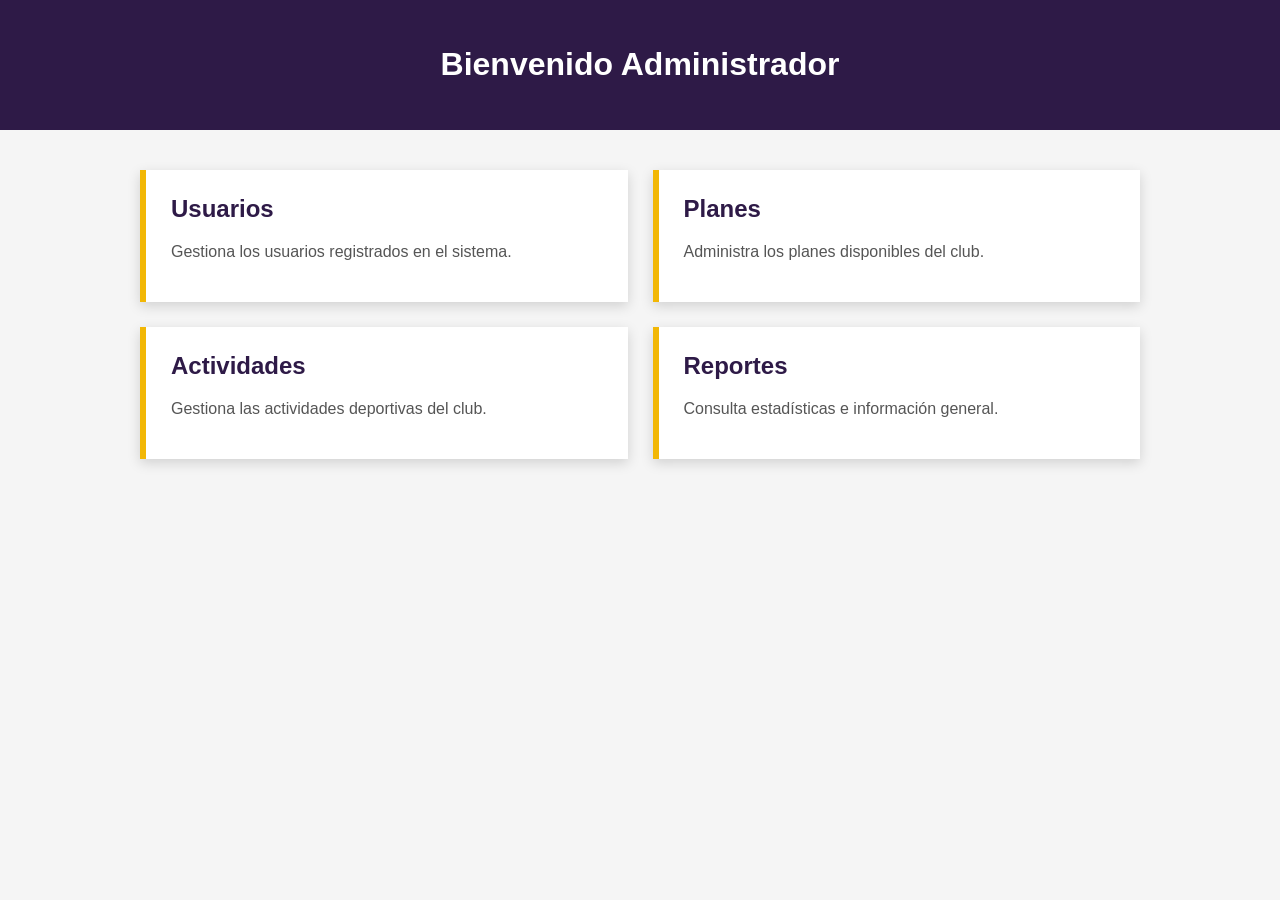
==== dashboard_admin.html @ fcf83329 "Mejoras visuales" ====
<!DOCTYPE html>
<html lang="es">

<head>

    <meta charset="UTF-8">

    <meta
        name="viewport"
        content="width=device-width, initial-scale=1.0">

    <title>
        Dashboard Administrador
    </title>

    <link
        rel="stylesheet"
        href="./css/style_dashboard.css">

</head>

<body>

    <header class="dashboard-header">

        <h1>
            Bienvenido Administrador
        </h1>

    </header>

    <main class="dashboard-contenido">

        <div class="dashboard-card">

            <h2>
                Usuarios
            </h2>

            <p>
                Gestiona los usuarios registrados en el sistema.
            </p>

        </div>

        <div class="dashboard-card">

            <h2>
                Planes
            </h2>

            <p>
                Administra los planes disponibles del club.
            </p>

        </div>

        <div class="dashboard-card">

            <h2>
                Actividades
            </h2>

            <p>
                Gestiona las actividades deportivas del club.
            </p>

        </div>

        <div class="dashboard-card">

            <h2>
                Reportes
            </h2>

            <p>
                Consulta estadísticas e información general.
            </p>

        </div>

    </main>

</body>

</html>
---- css/style_dashboard.css ----
body{

    margin:0;

    font-family:Arial, sans-serif;

    background:#f5f5f5;

}

.dashboard-header{

    background:#2E1A47;

    color:white;

    padding:25px;

    text-align:center;

}

.dashboard-contenido{

    max-width:1000px;

    margin:40px auto;

    display:grid;

    grid-template-columns:1fr 1fr;

    gap:25px;

    padding:0 20px;

}

.dashboard-card{

    background:white;

    padding:25px;

    border-left:6px solid #F2B705;

    box-shadow:0 4px 12px rgba(0,0,0,0.15);

    transition:0.3s;

}

.dashboard-card h2{

    color:#2E1A47;

    margin-top:0;

}

.dashboard-card p{

    color:#555;

}

.dashboard-card:hover{

    transform:translateY(-5px);

}
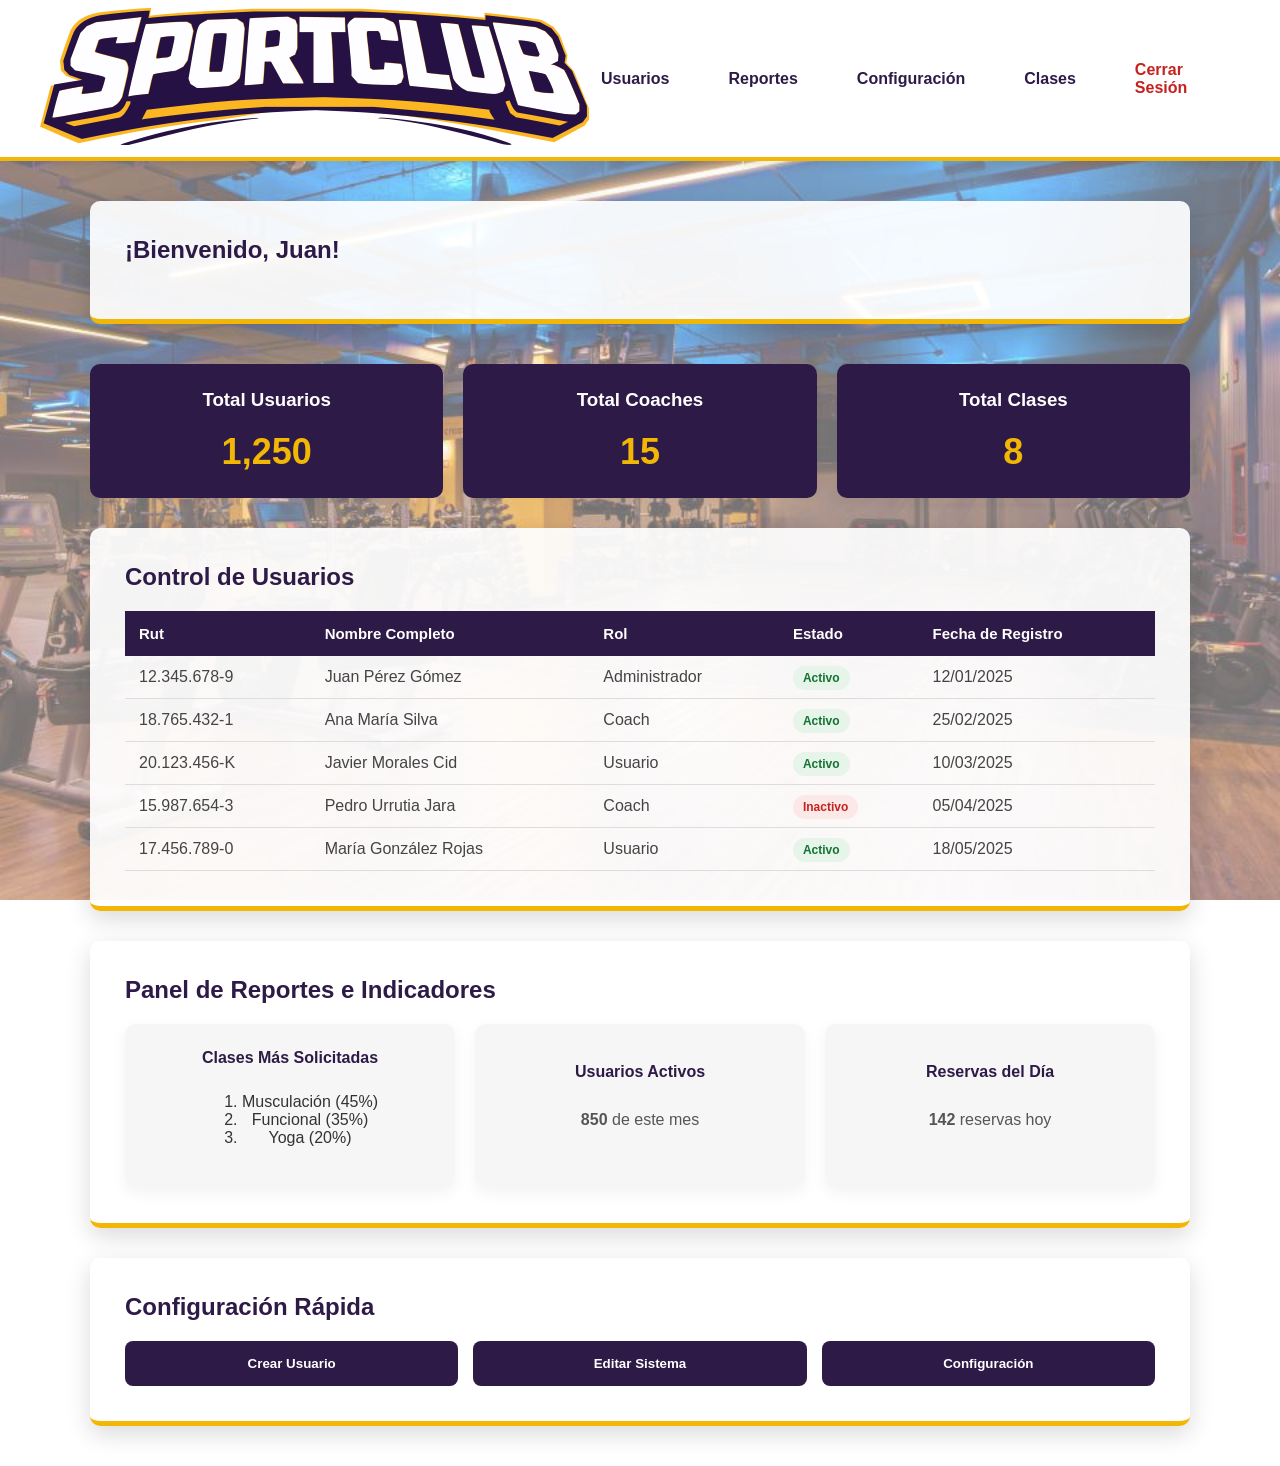
==== commit f73f4f33: "Conexión de todo" ====
--- a/dashboard_admin.html
+++ b/dashboard_admin.html
@@ -1,86 +1,132 @@
 <!DOCTYPE html>
 <html lang="es">
-
 <head>
-
     <meta charset="UTF-8">
-
-    <meta
-        name="viewport"
-        content="width=device-width, initial-scale=1.0">
-
-    <title>
-        Dashboard Administrador
-    </title>
-
-    <link
-        rel="stylesheet"
-        href="./css/style_dashboard.css">
-
+    <meta name="viewport" content="width=device-width, initial-scale=1.0">
+    <title>Dashboard Administrador - Club Deportivo</title>
+    <link rel="stylesheet" href="./css/style_dashboard.css">
 </head>
-
 <body>
 
-    <header class="dashboard-header">
-
-        <h1>
-            Bienvenido Administrador
-        </h1>
-
-    </header>
+        <header class="dashboard-header">
+            <div class="logo">
+                <img src="./img/logo.png" alt="Logo SportClub">
+            </div>
+            <nav class="dashboard-nav">
+                <a href="#">Usuarios</a>
+                <a href="#">Reportes</a>
+                <a href="#">Configuración</a>
+                <a href="#">Clases</a>
+                <a href="Login.html" style="color: #c5221f;">Cerrar Sesión</a>
+            </nav>
+        </header>
 
     <main class="dashboard-contenido">
 
-        <div class="dashboard-card">
+        <section class="dashboard-card">
+            <h2>¡Bienvenido, Juan!</h2>
+        </section>
 
-            <h2>
-                Usuarios
-            </h2>
+        <section class="clases-grid">
+            <div class="clase-card resumen-card">
+                <h3>Total Usuarios</h3>
+                <p class="numero-destacado">1,250</p>
+            </div>
+            <div class="clase-card resumen-card">
+                <h3>Total Coaches</h3>
+                <p class="numero-destacado">15</p>
+            </div>
+            <div class="clase-card resumen-card">
+                <h3>Total Clases</h3>
+                <p class="numero-destacado">8</p>
+            </div>
+        </section>
 
-            <p>
-                Gestiona los usuarios registrados en el sistema.
-            </p>
+        <section class="dashboard-card">
+            <h2>Control de Usuarios</h2>
+            <div class="tabla-contenedor">
+                <table class="dashboard-tabla">
+                    <thead>
+                        <tr>
+                            <th>Rut</th>
+                            <th>Nombre Completo</th>
+                            <th>Rol</th>
+                            <th>Estado</th>
+                            <th>Fecha de Registro</th>
+                        </tr>
+                    </thead>
+                    <tbody>
+                        <tr>
+                            <td>12.345.678-9</td>
+                            <td>Juan Pérez Gómez</td>
+                            <td>Administrador</td>
+                            <td><span class="estado activo">Activo</span></td>
+                            <td>12/01/2025</td>
+                        </tr>
+                        <tr>
+                            <td>18.765.432-1</td>
+                            <td>Ana María Silva</td>
+                            <td>Coach</td>
+                            <td><span class="estado activo">Activo</span></td>
+                            <td>25/02/2025</td>
+                        </tr>
+                        <tr>
+                            <td>20.123.456-K</td>
+                            <td>Javier Morales Cid</td>
+                            <td>Usuario</td>
+                            <td><span class="estado activo">Activo</span></td>
+                            <td>10/03/2025</td>
+                        </tr>
+                        <tr>
+                            <td>15.987.654-3</td>
+                            <td>Pedro Urrutia Jara</td>
+                            <td>Coach</td>
+                            <td><span class="estado inactivo">Inactivo</span></td>
+                            <td>05/04/2025</td>
+                        </tr>
+                        <tr>
+                            <td>17.456.789-0</td>
+                            <td>María González Rojas</td>
+                            <td>Usuario</td>
+                            <td><span class="estado activo">Activo</span></td>
+                            <td>18/05/2025</td>
+                        </tr>
+                    </tbody>
+                </table>
+            </div>
+        </section>
 
-        </div>
+        <section class="dashboard-card">
+            <h2>Panel de Reportes e Indicadores</h2>
+            <div class="clases-grid">
+                <div class="clase-card reporte-item">
+                    <h4>Clases Más Solicitadas</h4>
+                    <ol>
+                        <li>Musculación (45%)</li>
+                        <li>Funcional (35%)</li>
+                        <li>Yoga (20%)</li>
+                    </ol>
+                </div>
+                <div class="clase-card reporte-item">
+                    <h4>Usuarios Activos</h4>
+                    <p><strong>850</strong> de este mes</p>
+                </div>
+                <div class="clase-card reporte-item">
+                    <h4>Reservas del Día</h4>
+                    <p><strong>142</strong> reservas hoy</p>
+                </div>
+            </div>
+        </section>
 
-        <div class="dashboard-card">
-
-            <h2>
-                Planes
-            </h2>
-
-            <p>
-                Administra los planes disponibles del club.
-            </p>
-
-        </div>
-
-        <div class="dashboard-card">
-
-            <h2>
-                Actividades
-            </h2>
-
-            <p>
-                Gestiona las actividades deportivas del club.
-            </p>
-
-        </div>
-
-        <div class="dashboard-card">
-
-            <h2>
-                Reportes
-            </h2>
-
-            <p>
-                Consulta estadísticas e información general.
-            </p>
-
-        </div>
+        <section class="dashboard-card">
+            <h2>Configuración Rápida</h2>
+            <div class="botones-config">
+                <button class="btn-config">Crear Usuario</button>
+                <button class="btn-config">Editar Sistema</button>
+                <button class="btn-config">Configuración</button>
+            </div>
+        </section>
 
     </main>
-
 </body>
-
 </html>
--- a/css/style_dashboard.css
+++ b/css/style_dashboard.css
@@ -1,71 +1,405 @@
-body{
-
-    margin:0;
-
-    font-family:Arial, sans-serif;
-
-    background:#f5f5f5;
-
-}
-
-.dashboard-header{
-
-    background:#2E1A47;
-
-    color:white;
-
-    padding:25px;
-
-    text-align:center;
-
-}
-
-.dashboard-contenido{
-
-    max-width:1000px;
-
-    margin:40px auto;
-
-    display:grid;
-
-    grid-template-columns:1fr 1fr;
-
-    gap:25px;
-
-    padding:0 20px;
-
-}
-
-.dashboard-card{
-
-    background:white;
-
-    padding:25px;
-
-    border-left:6px solid #F2B705;
-
-    box-shadow:0 4px 12px rgba(0,0,0,0.15);
-
-    transition:0.3s;
-
-}
-
-.dashboard-card h2{
-
-    color:#2E1A47;
-
-    margin-top:0;
-
-}
-
-.dashboard-card p{
-
-    color:#555;
-
-}
-
-.dashboard-card:hover{
-
-    transform:translateY(-5px);
+body {
+
+    margin: 0;
+
+    font-family: Arial, sans-serif;
+
+    color: #333;
+    
+    background: linear-gradient(
+        rgba(255, 255, 255, 0.45), 
+        rgba(255, 255, 255, 0.45)
+    ), url("../img/gym2.jpg");
+
+    background-size: cover;
+
+    background-position: center;
+
+    background-attachment: fixed; 
+
+    min-height: 100vh;
+
+}
+
+.dashboard-header {
+
+    background: #ffffff;
+
+    border-bottom: 4px solid #F2B705;
+
+    padding: 8px 40px; 
+
+    display: flex;
+
+    justify-content: space-between;
+
+    align-items: center;
+
+    position: sticky;
+
+    top: 0;
+
+    z-index: 1000;
+
+    box-shadow: 0 2px 10px rgba(0,0,0,0.1);
+
+}
+
+.dashboard-header.logo img {
+
+    height: 45px; 
+
+    width: auto;  
+
+    display: block; 
+
+}
+
+.dashboard-header h1 {
+
+    font-size: 24px;
+
+    color: #2E1A47;
+
+    margin: 0;
+
+    font-weight: 800;
+
+}
+
+.dashboard-nav {
+
+    display: flex;
+
+    align-items: center;
+
+    gap: 35px;
+
+}
+
+.dashboard-nav a {
+
+    text-decoration: none;
+
+    color: #2E1A47;
+
+    font-weight: 600;
+
+    font-size: 16px;
+
+    transition: 0.3s;
+
+    padding: 8px 12px;
+
+    border-radius: 6px;
+
+}
+
+.dashboard-nav a:hover {
+
+    color: #F2B705;
+
+    background: rgba(46, 26, 71, 0.05); 
+
+}
+
+.dashboard-contenido {
+
+    max-width: 1100px;
+
+    margin: 40px auto;
+
+    display: flex;
+
+    flex-direction: column;
+
+    gap: 30px;
+
+    padding: 0 20px;
+
+}
+
+.dashboard-card {
+
+    background: rgba(255, 255, 255, 0.92); 
+
+    padding: 35px;
+
+    border-radius: 10px;
+
+    border-bottom: 5px solid #F2B705;
+
+    box-shadow: 0px 8px 25px rgba(0,0,0,0.15); 
+
+    transition: 0.3s;
+
+}
+
+.dashboard-card h2 {
+
+    color: #2E1A47;
+
+    margin-top: 0;
+
+    font-size: 24px;
+
+    margin-bottom: 20px;
+
+}
+
+.dashboard-card p {
+
+    color: #555;
+
+    line-height: 1.6;
+
+}
+
+.dashboard-card:hover {
+
+    transform: translateY(-5px);
+
+}
+
+.clases-grid {
+
+    display: grid;
+
+    grid-template-columns: repeat(3, 1fr);
+
+    gap: 20px;
+
+    margin-top: 10px;
+
+}
+
+.grid-5 {
+
+    grid-template-columns: repeat(auto-fit, minmax(180px, 1fr));
+
+}
+
+.clase-card {
+
+    background: rgba(245, 245, 245, 0.85);
+
+    padding: 25px;
+
+    border-radius: 10px;
+
+    box-shadow: 0 5px 15px rgba(0,0,0,0.05);
+
+    text-align: center;
+
+    transition: 0.3s;
+
+    display: flex;
+
+    flex-direction: column;
+
+    align-items: center;
+
+    justify-content: center;
+
+}
+.clase-card h3, .clase-card h4 {
+
+    color: #2E1A47;
+
+    margin-top: 0;
+
+    margin-bottom: 10px;
+
+}
+
+.clase-card:hover {
+
+    background: #ffd249; 
+
+    transform: translateY(-5px);
+
+}
+
+.clase-card button, .btn-config {
+
+    margin-top: auto;
+
+    background: #2E1A47;
+
+    color: white;
+
+    padding: 10px 20px;
+
+    border: none;
+
+    border-radius: 8px;
+
+    font-weight: bold;
+
+    cursor: pointer;
+
+    transition: 0.3s;
+
+    width: 100%;
+
+}
+
+.clase-card button:hover, .btn-config:hover {
+
+    background: #F2B705;
+
+    color: #2E1A47;
+
+}
+
+.resumen-card {
+
+    background: #2E1A47;
+
+    color: white;
+
+}
+
+.resumen-card h3 {
+
+    color: white;
+
+}
+
+.numero-destacado {
+
+    font-size: 36px;
+
+    color: #F2B705 !important;
+
+    font-weight: bold;
+
+    margin: 10px 0 0 0;
+
+}
+
+.lista-reservas {
+
+    list-style: none;
+
+    padding: 0;
+
+}
+
+.lista-reservas li {
+
+    padding: 15px;
+
+    background: #f9f9f9;
+
+    margin-bottom: 8px;
+
+    border-radius: 6px;
+
+    border-left: 4px solid #2E1A47;
+
+    color: #444;
+
+}
+
+.tabla-contenedor {
+
+    overflow-x: auto;
+
+    margin-top: 15px;
+
+}
+
+.dashboard-tabla {
+
+    width: 100%;
+
+    border-collapse: collapse;
+
+    text-align: left;
+
+}
+
+.dashboard-tabla th {
+
+    background-color: #2E1A47;
+
+    color: white;
+
+    padding: 14px;
+
+    font-size: 15px;
+
+}
+
+.dashboard-tabla td {
+
+    padding: 12px 14px;
+
+    border-bottom: 1px solid #ddd;
+
+    color: #444;
+
+}
+
+.dashboard-tabla tr:hover {
+
+    background-color: #fff9e6;
+
+}
+
+.estado {
+
+    padding: 5px 10px;
+
+    border-radius: 20px;
+
+    font-size: 12px;
+
+    font-weight: bold;
+
+}
+
+.estado.activo { 
+
+    background: #e6f4ea; 
+
+    color: #137333;
+
+}
+
+.estado.inactivo {
+
+    background: #fce8e6; 
+
+    color: #c5221f; 
+
+}
+
+.botones-config {
+
+    display: flex;
+
+    gap: 15px;
+
+    flex-wrap: wrap;
+
+}
+
+.btn-config { 
+
+    width: auto; 
+
+    flex: 1; 
+
+    padding: 15px;
+
+}
+
+.clase-icono { 
+    
+    font-size: 30px; 
+    
+    margin-bottom: 10px; 
 
 }
